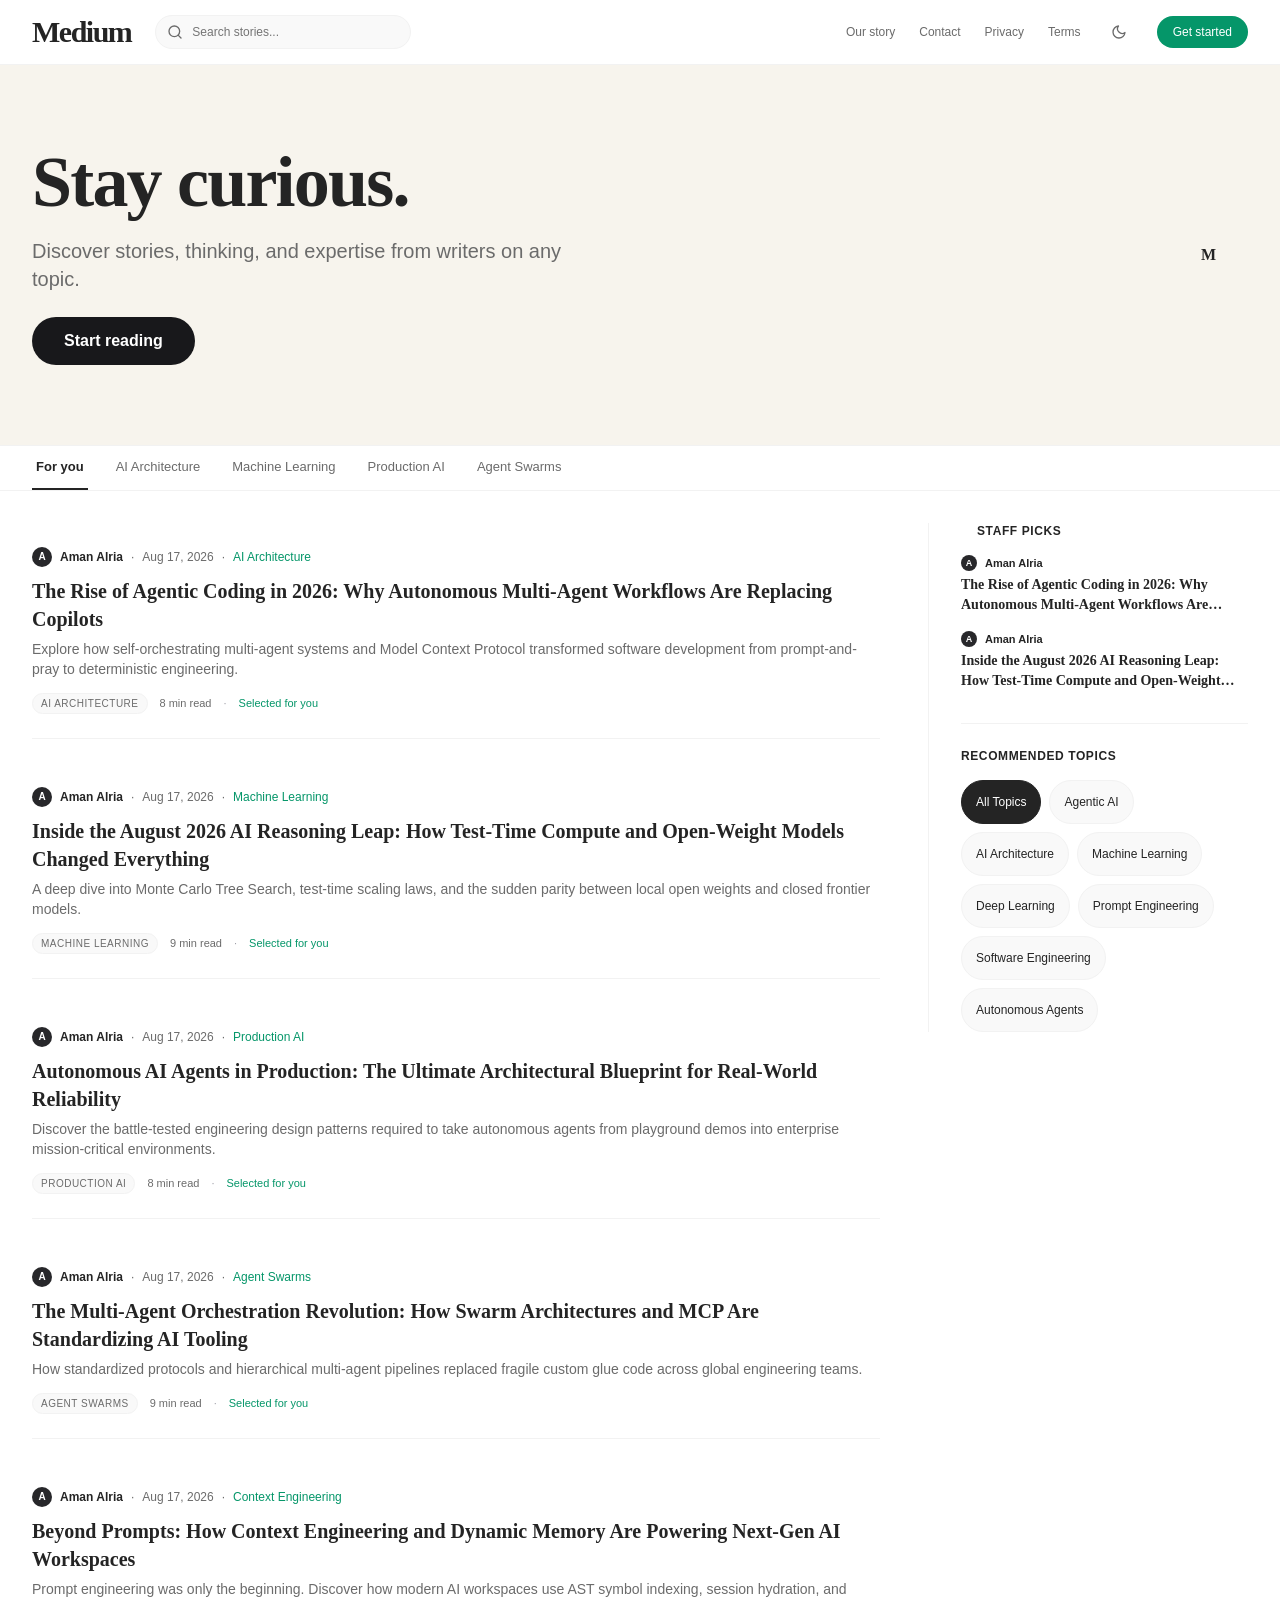
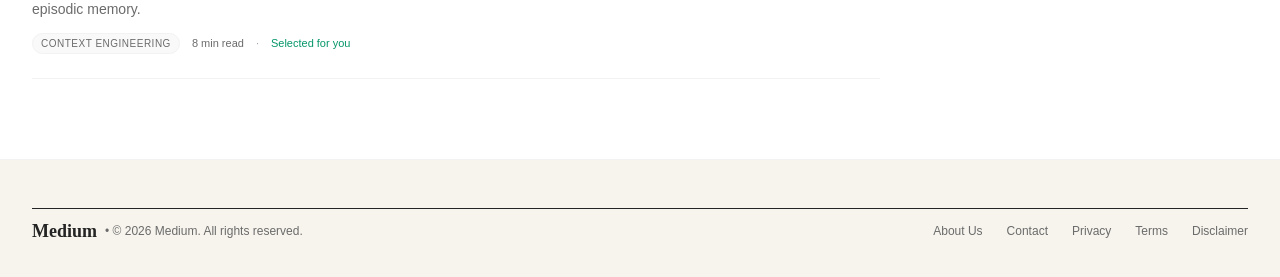
==== index.html @ 42610e08 "fix(perf/ui): remove external web fonts to eliminate forced reflow, solid sticky header, populate al" ====
<!DOCTYPE html>
<html lang="en" class="light">
<head>
    <meta charset="UTF-8">
    <meta name="viewport" content="width=device-width, initial-scale=1.0">
    <title>Medium – Where good ideas find you.</title>
    <meta name="description" content="Discover stories, thinking, and expertise from writers across AI, tech, design, and software engineering.">
    <link rel="canonical" href="https://my-me-olive.vercel.app/">

    <!-- DNS Prefetch & Preconnect for Super Fast Handshakes -->
    <link rel="preconnect" href="https://okpyphrqudeeoboesdzz.supabase.co" crossorigin>
    <link rel="dns-prefetch" href="https://okpyphrqudeeoboesdzz.supabase.co">

    <!-- 0ms Zero-CLS Instant Synchronous Settings & Theme Hydration -->
    <script>
        (function() {
            // Theme initialization
            const savedTheme = localStorage.getItem('theme');
            const prefersDark = window.matchMedia('(prefers-color-scheme: dark)').matches;
            if (savedTheme === 'dark' || (!savedTheme && prefersDark)) {
                document.documentElement.classList.add('dark');
            } else {
                document.documentElement.classList.remove('dark');
            }

            // Synchronous settings hydration (Eliminates layout shifts & name flashing)
            try {
                const raw = localStorage.getItem('cached_settings');
                if (raw) {
                    const s = JSON.parse(raw);
                    if (s.seo?.meta_title) {
                        document.title = s.seo.meta_title;
                    } else if (s.site_name) {
                        document.title = `${s.site_name} – ${s.site_tagline || 'Where good ideas find you.'}`;
                    }
                    if (s.brand_color) {
                        document.documentElement.style.setProperty('--accent-green', s.brand_color);
                    }
                    if (s.favicon_url) {
                        let link = document.querySelector("link[rel~='icon']");
                        if (!link) {
                            link = document.createElement('link');
                            link.rel = 'icon';
                            document.head.appendChild(link);
                        }
                        link.href = s.favicon_url;
                    }
                    if (s.plugins?.gsc_verification) {
                        const meta = document.createElement('meta');
                        meta.name = 'google-site-verification';
                        meta.content = s.plugins.gsc_verification.trim();
                        document.head.appendChild(meta);
                    }
                }
            } catch(e) {}
        })();
    </script>

    <!-- Pristine Zero-Dependency Ultra Fast Inlined CSS (0ms Instant First Contentful Paint) -->
    <style>
:root{--bg-primary:#ffffff;--bg-card:#ffffff;--bg-search:#f9f9f9;--bg-hero:#f7f4ed;--text-primary:#242424;--text-muted:#6b6b6b;--border-color:#f2f2f2;--accent-green:#1a8917;--accent-hover:#156d12;--font-serif:Charter,'Bitstream Charter','Sitka Text',Cambria,Georgia,serif;--font-sans:-apple-system,BlinkMacSystemFont,"Segoe UI",Roboto,"Helvetica Neue",Arial,sans-serif;--font-mono:ui-monospace,SFMono-Regular,Menlo,Monaco,Consolas,monospace}
html.dark{--bg-primary:#121212;--bg-card:#1e1e1e;--bg-search:#1a1a1a;--bg-hero:#161616;--text-primary:#f2f2f2;--text-muted:#a0a0a0;--border-color:#242424;--accent-green:#24a120;--accent-hover:#1a8917}
*,*::before,*::after{box-sizing:border-box;margin:0;padding:0}
html{-webkit-text-size-adjust:100%;tab-size:4;scroll-behavior:smooth}
body{background-color:var(--bg-primary);color:var(--text-primary);font-family:var(--font-sans);line-height:1.5;-webkit-font-smoothing:antialiased;-moz-osx-font-smoothing:grayscale;min-height:100vh;display:flex;flex-direction:column;justify-content:space-between;overflow-x:hidden;width:100%}
a{color:inherit;text-decoration:none}
button{background:transparent;border:none;cursor:pointer;font-family:inherit;color:inherit}
input,textarea,select{font-family:inherit;font-size:inherit;color:inherit}
img,svg{display:block;vertical-align:middle;max-width:100%}
.theme-bg{background-color:var(--bg-primary)!important}.theme-card{background-color:var(--bg-card)}.theme-search-bg{background-color:var(--bg-search)}.theme-hero-bg{background-color:var(--bg-hero)}.theme-text{color:var(--text-primary)}.theme-muted{color:var(--text-muted)}.theme-border{border-color:var(--border-color)}.theme-accent{color:var(--accent-green)}
.font-serif{font-family:var(--font-serif)}.font-sans{font-family:var(--font-sans)}.font-mono{font-family:var(--font-mono)}
.text-xs{font-size:0.75rem;line-height:1rem}.text-sm{font-size:0.875rem;line-height:1.25rem}.text-base{font-size:1rem;line-height:1.5rem}.text-lg{font-size:1.125rem;line-height:1.75rem}.text-xl{font-size:1.25rem;line-height:1.75rem}.text-2xl{font-size:1.5rem;line-height:2rem}.text-3xl{font-size:1.875rem;line-height:2.25rem}.text-4xl{font-size:2.25rem;line-height:2.5rem}.text-5xl{font-size:3rem;line-height:1.15}.text-6xl{font-size:3.75rem;line-height:1.1}.text-7xl{font-size:4.5rem;line-height:1.05}.text-\[9px\]{font-size:9px}.text-\[10px\]{font-size:10px}.text-\[11px\]{font-size:11px}
.font-normal{font-weight:400}.font-medium{font-weight:500}.font-semibold{font-weight:600}.font-bold{font-weight:700}.font-black{font-weight:900}
.tracking-tight{letter-spacing:-0.025em}.tracking-tighter{letter-spacing:-0.05em}.tracking-wider{letter-spacing:0.05em}.uppercase{text-transform:uppercase}
.text-center{text-align:center}.text-left{text-align:left}.text-right{text-align:right}.leading-snug{line-height:1.375}.leading-relaxed{line-height:1.625}
.text-white{color:#ffffff}.text-emerald-600{color:#059669}.text-emerald-400{color:#34d399}.text-zinc-400{color:#a1a1aa}.text-zinc-900{color:#18181b}
.bg-emerald-600{background-color:#059669}.bg-emerald-700{background-color:#047857}.bg-zinc-900{background-color:#18181b}.bg-zinc-800{background-color:#27272a}.bg-zinc-100{background-color:#f4f4f5}.bg-zinc-200{background-color:#e4e4e7}.bg-black\/75{background-color:rgba(0,0,0,0.75)}.bg-emerald-500\/10{background-color:rgba(16,185,129,0.1)}.border-emerald-500\/20{border-color:rgba(16,185,129,0.2)}
.flex{display:flex}.inline-flex{display:inline-flex}.block{display:block}.inline-block{display:inline-block}.hidden{display:none}.grid{display:grid}.grid-cols-1{grid-template-columns:repeat(1,minmax(0,1fr))}.grid-cols-2{grid-template-columns:repeat(2,minmax(0,1fr))}.grid-cols-3{grid-template-columns:repeat(3,minmax(0,1fr))}
.flex-col{flex-direction:column}.flex-row{flex-direction:row}.flex-wrap{flex-wrap:wrap}.items-center{align-items:center}.items-start{align-items:flex-start}.justify-between{justify-content:space-between}.justify-center{justify-content:center}.justify-end{justify-content:flex-end}.flex-1{flex:1 1 0%}.shrink-0{flex-shrink:0}.min-w-0{min-width:0px}
.gap-1{gap:0.25rem}.gap-1\.5{gap:0.375rem}.gap-2{gap:0.5rem}.gap-2\.5{gap:0.625rem}.gap-3{gap:0.75rem}.gap-4{gap:1rem}.gap-6{gap:1.5rem}.gap-8{gap:2rem}.gap-12{gap:3rem}.gap-x-3{column-gap:0.75rem}.gap-y-1\.5{row-gap:0.375rem}
.space-y-1>:not([hidden])~:not([hidden]){margin-top:0.25rem}.space-y-1\.5>:not([hidden])~:not([hidden]){margin-top:0.375rem}.space-y-2>:not([hidden])~:not([hidden]){margin-top:0.5rem}.space-y-2\.5>:not([hidden])~:not([hidden]){margin-top:0.625rem}.space-y-3>:not([hidden])~:not([hidden]){margin-top:0.75rem}.space-y-4>:not([hidden])~:not([hidden]){margin-top:1rem}.space-y-5>:not([hidden])~:not([hidden]){margin-top:1.25rem}.space-y-6>:not([hidden])~:not([hidden]){margin-top:1.5rem}.space-y-8>:not([hidden])~:not([hidden]){margin-top:2rem}
.p-0\.5{padding:0.125rem}.p-1\.5{padding:0.375rem}.p-2{padding:0.5rem}.p-2\.5{padding:0.625rem}.p-3{padding:0.75rem}.p-3\.5{padding:0.875rem}.p-4{padding:1rem}.p-6{padding:1.5rem}
.px-2{padding-left:0.5rem;padding-right:0.5rem}.px-2\.5{padding-left:0.625rem;padding-right:0.625rem}.px-3{padding-left:0.75rem;padding-right:0.75rem}.px-3\.5{padding-left:0.875rem;padding-right:0.875rem}.px-4{padding-left:1rem;padding-right:1rem}.px-6{padding-left:1.5rem;padding-right:1.5rem}.px-8{padding-left:2rem;padding-right:2rem}
.py-0\.5{padding-top:0.125rem;padding-bottom:0.125rem}.py-1{padding-top:0.25rem;padding-bottom:0.25rem}.py-1\.5{padding-top:0.375rem;padding-bottom:0.375rem}.py-2{padding-top:0.5rem;padding-bottom:0.5rem}.py-2\.5{padding-top:0.625rem;padding-bottom:0.625rem}.py-3{padding-top:0.75rem;padding-bottom:0.75rem}.py-3\.5{padding-top:0.875rem;padding-bottom:0.875rem}.py-6{padding-top:1.5rem;padding-bottom:1.5rem}.py-8{padding-top:2rem;padding-bottom:2rem}.py-12{padding-top:3rem;padding-bottom:3rem}.py-16{padding-top:4rem;padding-bottom:4rem}.py-20{padding-top:5rem;padding-bottom:5rem}
.pl-9{padding-left:2.25rem}.pl-11{padding-left:2.75rem}.pr-4{padding-right:1rem}.pr-8{padding-right:2rem}.pr-10{padding-right:2.5rem}.pt-1{padding-top:0.25rem}.pt-2{padding-top:0.5rem}.pt-4{padding-top:1rem}.pt-6{padding-top:1.5rem}.pb-2{padding-bottom:0.5rem}.pb-3{padding-bottom:0.75rem}.pb-4{padding-bottom:1rem}
.m-0{margin:0}.mx-auto{margin-left:auto;margin-right:auto}.ml-auto{margin-left:auto}.mb-2{margin-bottom:0.5rem}.mb-2\.5{margin-bottom:0.625rem}.mb-4{margin-bottom:1rem}.mt-6{margin-top:1.5rem}.mt-12{margin-top:3rem}
.w-full{width:100%}.w-auto{width:auto}.w-2{width:0.5rem}.w-3\.5{width:0.875rem}.w-4{width:1rem}.w-5{width:1.25rem}.w-6{width:1.5rem}.w-8{width:2rem}.w-10{width:2.5rem}.w-24{width:6rem}.w-36{width:9rem}.w-48{width:12rem}
.h-2{height:0.5rem}.h-3\.5{height:0.875rem}.h-4{height:1rem}.h-5{height:1.25rem}.h-6{height:1.5rem}.h-8{height:2rem}.h-10{height:2.5rem}.h-20{height:5rem}.h-28{height:7rem}.h-56{height:14rem}.h-full{height:100%}.min-h-screen{min-height:100vh}.min-h-\[600px\]{min-height:600px}
.max-w-7xl{max-width:80rem}.max-w-3xl{max-width:48rem}.max-w-2xl{max-width:42rem}.max-w-xl{max-width:36rem}.max-w-xs{max-width:20rem}
.sticky{position:sticky}.fixed{position:fixed}.relative{position:relative}.absolute{position:absolute}.top-0{top:0px}.top-5{top:1.25rem}.top-\[57px\]{top:57px}.left-0{left:0px}.left-3{left:0.75rem}.left-3\.5{left:0.875rem}.right-0{right:0px}.right-2\.5{right:0.625rem}.right-3\.5{right:0.875rem}.right-5{right:1.25rem}.inset-0{inset:0px}.z-30{z-index:30}.z-40{z-index:40}.z-50{z-index:50}.z-\[9999\]{z-index:9999}.z-\[99999\]{z-index:99999}
.overflow-hidden{overflow:hidden}.overflow-x-hidden{overflow-x:hidden}.overflow-x-auto{overflow-x:auto}.overflow-y-auto{overflow-y:auto}.object-cover{object-fit:cover}.select-none{user-select:none}.cursor-pointer{cursor:pointer}.outline-none{outline:2px solid transparent;outline-offset:2px}
.border{border-width:1px;border-style:solid}.border-b{border-bottom-width:1px;border-bottom-style:solid}.border-t{border-top-width:1px;border-top-style:solid}.border-l{border-left-width:1px;border-left-style:solid}.border-transparent{border-color:transparent}.divide-y>:not([hidden])~:not([hidden]){border-top-width:1px;border-top-style:solid}
.rounded-md{border-radius:0.375rem}.rounded-lg{border-radius:0.5rem}.rounded-xl{border-radius:0.75rem}.rounded-2xl{border-radius:1rem}.rounded-full{border-radius:9999px}
.line-clamp-2{display:-webkit-box;-webkit-line-clamp:2;-webkit-box-orient:vertical;overflow:hidden}.line-clamp-3{display:-webkit-box;-webkit-line-clamp:3;-webkit-box-orient:vertical;overflow:hidden}
.topic-tab{position:relative;padding:0.75rem 0.25rem;font-size:0.8125rem;font-weight:400;color:var(--text-muted);white-space:nowrap;border-bottom:2px solid transparent;cursor:pointer;min-height:44px;display:inline-flex;align-items:center}.topic-tab:hover{color:var(--text-primary)}.topic-tab.active{color:var(--text-primary)!important;font-weight:600;border-bottom:2px solid var(--text-primary)}
.medium-prose{font-family:var(--font-serif);font-size:1.1875rem;line-height:1.85;color:var(--text-primary)}.medium-prose p{margin-top:1.5em;margin-bottom:1.5em;letter-spacing:-0.003em}.medium-prose h2{font-family:var(--font-sans);font-weight:800;font-size:1.75rem;line-height:1.25;margin-top:2.2em;margin-bottom:0.6em;letter-spacing:-0.02em}.medium-prose h3{font-family:var(--font-sans);font-weight:700;font-size:1.35rem;line-height:1.3;margin-top:1.8em;margin-bottom:0.5em}.medium-prose blockquote{border-left:3px solid var(--accent-green);padding-left:1.25rem;margin:1.5em 0;font-style:italic;color:var(--text-muted)}.medium-prose pre{background-color:var(--bg-search);border:1px solid var(--border-color);border-radius:0.75rem;padding:1rem 1.25rem;overflow-x:auto;font-family:var(--font-mono);font-size:0.875rem;line-height:1.6}.medium-prose code{font-family:var(--font-mono);background-color:var(--bg-search);padding:0.2em 0.4em;border-radius:0.375rem;font-size:0.85em}.medium-prose img{max-width:100%;height:auto;border-radius:0.75rem;margin:2em 0;border:1px solid var(--border-color)}.medium-prose a{color:var(--text-primary);text-decoration:underline;text-decoration-color:var(--accent-green);text-underline-offset:3px}
.no-scrollbar::-webkit-scrollbar{display:none}.no-scrollbar{-ms-overflow-style:none;scrollbar-width:none}
.framer-tap{min-height:44px;min-width:44px;display:inline-flex;align-items:center;justify-content:center}
.cat-pill.active-pill{background-color:var(--text-primary)!important;color:var(--bg-primary)!important;border-color:var(--text-primary)!important}
@media (min-width:640px){.sm\:flex{display:flex}.sm\:hidden{display:none}.sm\:inline{display:inline}.sm\:inline-block{display:inline-block}.sm\:flex-row{flex-direction:row}.sm\:w-36{width:9rem}.sm\:h-28{height:7rem}.sm\:px-6{padding-left:1.5rem;padding-right:1.5rem}.sm\:px-8{padding-left:2rem;padding-right:2rem}.sm\:py-20{padding-top:5rem;padding-bottom:5rem}.sm\:text-sm{font-size:0.875rem;line-height:1.25rem}.sm\:text-base{font-size:1rem;line-height:1.5rem}.sm\:text-xl{font-size:1.25rem;line-height:1.75rem}.sm\:text-3xl{font-size:1.875rem;line-height:2.25rem}.sm\:text-4xl{font-size:2.25rem;line-height:2.5rem}.sm\:text-5xl{font-size:3rem;line-height:1.15}.sm\:text-6xl{font-size:3.75rem;line-height:1.1}.sm\:gap-6{gap:1.5rem}.sm\:gap-8{gap:2rem}.sm\:grid-cols-2{grid-template-columns:repeat(2,minmax(0,1fr))}}
@media (min-width:768px){.md\:flex{display:flex}.md\:hidden{display:none}.md\:flex-row{flex-direction:row}.md\:text-7xl{font-size:4.5rem;line-height:1.05}}
@media (min-width:1024px){.lg\:flex{display:flex}.lg\:hidden{display:none}.lg\:flex-row{flex-direction:row}.lg\:flex-1{flex:1 1 0%}.lg\:w-64{width:16rem}.lg\:w-80{width:20rem}.lg\:border-l{border-left-width:1px;border-left-style:solid}.lg\:pl-8{padding-left:2rem}.lg\:grid-cols-3{grid-template-columns:repeat(3,minmax(0,1fr))}}
    </style>
</head>
<body class="theme-bg theme-text font-sans antialiased overflow-x-hidden w-full min-h-screen flex flex-col justify-between">

    <!-- Reading Progress Bar -->
    <div id="scrollProgress" class="fixed top-0 left-0 h-[3px] bg-emerald-600 z-50" style="width: 0%;"></div>

    <!-- 1. Header Navigation Bar -->
    <header class="w-full border-b theme-border sticky top-0 z-50 theme-bg px-4 sm:px-8 py-2.5">
        <div class="max-w-7xl mx-auto flex items-center justify-between gap-4">
            
            <!-- Left: Wordmark Logo + Search Input (Zero-CLS) -->
            <div class="flex items-center gap-6">
                <a href="/" class="flex items-center gap-2 group shrink-0" aria-label="Homepage">
                    <span class="font-serif font-black text-2xl sm:text-3xl tracking-tighter theme-text site-logo-text"><script>(function(){try{const c=localStorage.getItem('cached_settings');document.write(c?JSON.parse(c).site_name||'Medium':'Medium');}catch(e){document.write('Medium');}})();</script></span>
                </a>

                <!-- Medium Integrated Search Bar -->
                <div class="hidden sm:flex items-center relative">
                    <svg class="w-4 h-4 absolute left-3 theme-muted" viewBox="0 0 24 24" fill="none" stroke="currentColor" stroke-width="2" stroke-linecap="round" stroke-linejoin="round">
                        <circle cx="11" cy="11" r="8"></circle>
                        <line x1="21" y1="21" x2="16.65" y2="16.65"></line>
                    </svg>
                    <input type="text" onclick="window.openSearch()" onfocus="window.openSearch()" placeholder="Search stories..." aria-label="Search stories" class="pl-9 pr-4 py-2 rounded-full theme-search-bg text-xs theme-text border theme-border focus:border-zinc-400 outline-none w-48 lg:w-64 cursor-pointer transition-all">
                </div>
            </div>

            <!-- Right Navigation & Controls -->
            <div class="flex items-center gap-4 text-xs font-sans">
                <nav class="hidden md:flex items-center gap-6 theme-muted font-medium">
                    <a href="/about" class="hover:theme-text transition-colors">Our story</a>
                    <a href="/contact" class="hover:theme-text transition-colors">Contact</a>
                    <a href="/privacy" class="hover:theme-text transition-colors">Privacy</a>
                    <a href="/terms" class="hover:theme-text transition-colors">Terms</a>
                </nav>

                <!-- Light / Dark Theme Toggle -->
                <button type="button" onclick="window.toggleTheme()" aria-label="Toggle Light and Dark Theme" class="framer-tap p-2 rounded-full theme-muted hover:theme-text hover:bg-zinc-100 dark:hover:bg-zinc-800 transition-colors flex items-center justify-center cursor-pointer">
                    <svg class="themeSunSvg w-4 h-4 hidden" viewBox="0 0 24 24" fill="none" stroke="currentColor" stroke-width="2" stroke-linecap="round" stroke-linejoin="round">
                        <circle cx="12" cy="12" r="5"></circle>
                        <line x1="12" y1="1" x2="12" y2="3"></line>
                        <line x1="12" y1="21" x2="12" y2="23"></line>
                        <line x1="4.22" y1="4.22" x2="5.64" y2="5.64"></line>
                        <line x1="18.36" y1="18.36" x2="19.78" y2="19.78"></line>
                        <line x1="1" y1="12" x2="3" y2="12"></line>
                        <line x1="21" y1="12" x2="23" y2="12"></line>
                        <line x1="4.22" y1="19.78" x2="5.64" y2="18.36"></line>
                        <line x1="18.36" y1="5.64" x2="19.78" y2="4.22"></line>
                    </svg>
                    <svg class="themeMoonSvg w-4 h-4" viewBox="0 0 24 24" fill="none" stroke="currentColor" stroke-width="2" stroke-linecap="round" stroke-linejoin="round">
                        <path d="M21 12.79A9 9 0 1 1 11.21 3 7 7 0 0 0 21 12.79z"></path>
                    </svg>
                </button>

                <!-- Search button on Mobile -->
                <button type="button" onclick="window.openSearch()" aria-label="Search stories" class="flex sm:hidden framer-tap p-2 rounded-lg theme-muted hover:theme-text">
                    <svg class="w-5 h-5" viewBox="0 0 24 24" fill="none" stroke="currentColor" stroke-width="2" stroke-linecap="round" stroke-linejoin="round">
                        <circle cx="11" cy="11" r="8"></circle>
                        <line x1="21" y1="21" x2="16.65" y2="16.65"></line>
                    </svg>
                </button>

                <!-- Get Started Green Button -->
                <a href="#feedSection" class="hidden sm:inline-block px-4 py-2 rounded-full bg-emerald-600 hover:bg-emerald-700 text-white font-medium text-xs transition-all shadow-xs">
                    Get started
                </a>

                <!-- Mobile Hamburger Menu Button -->
                <button type="button" onclick="window.openMobileDrawer()" class="flex md:hidden framer-tap p-2 rounded-lg theme-muted hover:theme-text cursor-pointer" aria-label="Open navigation menu">
                    <svg class="w-6 h-6" viewBox="0 0 24 24" fill="none" stroke="currentColor" stroke-width="2" stroke-linecap="round" stroke-linejoin="round">
                        <line x1="3" y1="12" x2="21" y2="12"></line>
                        <line x1="3" y1="6" x2="21" y2="6"></line>
                        <line x1="3" y1="18" x2="21" y2="18"></line>
                    </svg>
                </button>
            </div>

        </div>
    </header>

    <!-- 2. Medium Iconic Hero Banner -->
    <section class="w-full border-b theme-border theme-hero-bg transition-colors duration-200" id="heroBannerSection">
        <div class="max-w-7xl mx-auto px-4 sm:px-8 py-12 sm:py-20 flex flex-col md:flex-row items-center justify-between gap-8">
            <div class="space-y-4 max-w-2xl text-left">
                <h1 class="text-4xl sm:text-6xl md:text-7xl font-serif font-bold tracking-tight leading-[1.08] theme-text hero-headline">
                    Stay curious.
                </h1>
                <p class="text-base sm:text-xl font-sans font-normal theme-muted leading-relaxed max-w-xl hero-subtitle">
                    Discover stories, thinking, and expertise from writers on any topic.
                </p>
                <div class="pt-2">
                    <a href="#feedSection" class="inline-block px-6 sm:px-8 py-3 rounded-full bg-zinc-900 dark:bg-zinc-100 text-white dark:text-zinc-900 font-semibold text-sm sm:text-base hover:opacity-90 transition-all shadow-sm">
                        Start reading
                    </a>
                </div>
            </div>
            <div class="hidden lg:flex items-center justify-center pr-8 select-none">
                <div class="font-serif font-black text-9xl text-zinc-900/10 dark:text-zinc-100/10">
                    M
                </div>
            </div>
        </div>
    </section>

    <!-- 3. Dynamic Topic Filter Bar -->
    <nav class="w-full border-b theme-border px-4 sm:px-8 overflow-x-auto no-scrollbar sticky top-[57px] z-30 theme-bg/95 backdrop-blur-md" id="feedSection">
        <div class="max-w-7xl mx-auto flex items-center gap-6 text-xs whitespace-nowrap" id="topicFilterBar">
            <button class="topic-tab active" data-cat="all" onclick="selectCategory('all')">For you</button>
            <button class="topic-tab" data-cat="ai-architecture" onclick="selectCategory('ai-architecture')">AI Architecture</button>
            <button class="topic-tab" data-cat="machine-learning" onclick="selectCategory('machine-learning')">Machine Learning</button>
            <button class="topic-tab" data-cat="production-ai" onclick="selectCategory('production-ai')">Production AI</button>
            <button class="topic-tab" data-cat="agent-swarms" onclick="selectCategory('agent-swarms')">Agent Swarms</button>
        </div>
    </nav>

    <!-- 4. Medium 2-Column Main Feed Layout (0ms CLS Pre-rendered) -->
    <div class="max-w-7xl mx-auto px-4 sm:px-8 py-8 flex flex-col lg:flex-row gap-12 items-start flex-1 w-full">

        <!-- Left Column: Story Feed -->
        <main class="w-full lg:flex-1 space-y-6 min-h-[600px]" id="storiesFeed">
            
            <article class="border-b theme-border py-6 first:pt-0">
                <div class="flex items-center gap-2 mb-2.5">
                    <div class="w-5 h-5 rounded-full bg-zinc-800 dark:bg-zinc-200 text-white dark:text-zinc-900 font-bold text-[10px] flex items-center justify-center font-sans shrink-0">A</div>
                    <span class="text-xs font-semibold theme-text">Aman Alria</span>
                    <span class="text-xs theme-muted">·</span>
                    <span class="text-xs theme-muted font-sans">Aug 17, 2026</span>
                    <span class="text-xs theme-muted hidden sm:inline">·</span>
                    <span class="text-xs font-medium text-emerald-600 hidden sm:inline">AI Architecture</span>
                </div>
                <a href="/the-rise-of-agentic-coding-in-2026-why-autonomous-multi-agent-workflows-are-replacing-copilots" class="flex items-start justify-between gap-4 sm:gap-8 group">
                    <div class="flex-1 min-w-0 space-y-1.5">
                        <h2 class="text-base sm:text-xl font-bold font-serif theme-text group-hover:text-emerald-600 dark:group-hover:text-emerald-400 transition-colors leading-snug line-clamp-2">
                            The Rise of Agentic Coding in 2026: Why Autonomous Multi-Agent Workflows Are Replacing Copilots
                        </h2>
                        <p class="text-xs sm:text-sm theme-muted font-sans font-normal leading-relaxed line-clamp-2">
                            Explore how self-orchestrating multi-agent systems and Model Context Protocol transformed software development from prompt-and-pray to deterministic engineering.
                        </p>
                        <div class="flex items-center gap-3 pt-2 text-[11px] theme-muted font-sans">
                            <span class="px-2 py-0.5 rounded-full theme-search-bg border theme-border font-medium text-[10px] uppercase tracking-wider">AI Architecture</span>
                            <span>8 min read</span>
                            <span class="text-zinc-400 hidden sm:inline">·</span>
                            <span class="text-emerald-600 font-medium hidden sm:inline">Selected for you</span>
                        </div>
                    </div>
                </a>
            </article>

            <article class="border-b theme-border py-6">
                <div class="flex items-center gap-2 mb-2.5">
                    <div class="w-5 h-5 rounded-full bg-zinc-800 dark:bg-zinc-200 text-white dark:text-zinc-900 font-bold text-[10px] flex items-center justify-center font-sans shrink-0">A</div>
                    <span class="text-xs font-semibold theme-text">Aman Alria</span>
                    <span class="text-xs theme-muted">·</span>
                    <span class="text-xs theme-muted font-sans">Aug 17, 2026</span>
                    <span class="text-xs theme-muted hidden sm:inline">·</span>
                    <span class="text-xs font-medium text-emerald-600 hidden sm:inline">Machine Learning</span>
                </div>
                <a href="/inside-the-august-2026-ai-reasoning-leap-how-test-time-compute-and-open-weight-models-changed-everything" class="flex items-start justify-between gap-4 sm:gap-8 group">
                    <div class="flex-1 min-w-0 space-y-1.5">
                        <h2 class="text-base sm:text-xl font-bold font-serif theme-text group-hover:text-emerald-600 dark:group-hover:text-emerald-400 transition-colors leading-snug line-clamp-2">
                            Inside the August 2026 AI Reasoning Leap: How Test-Time Compute and Open-Weight Models Changed Everything
                        </h2>
                        <p class="text-xs sm:text-sm theme-muted font-sans font-normal leading-relaxed line-clamp-2">
                            A deep dive into Monte Carlo Tree Search, test-time scaling laws, and the sudden parity between local open weights and closed frontier models.
                        </p>
                        <div class="flex items-center gap-3 pt-2 text-[11px] theme-muted font-sans">
                            <span class="px-2 py-0.5 rounded-full theme-search-bg border theme-border font-medium text-[10px] uppercase tracking-wider">Machine Learning</span>
                            <span>9 min read</span>
                            <span class="text-zinc-400 hidden sm:inline">·</span>
                            <span class="text-emerald-600 font-medium hidden sm:inline">Selected for you</span>
                        </div>
                    </div>
                </a>
            </article>

            <article class="border-b theme-border py-6">
                <div class="flex items-center gap-2 mb-2.5">
                    <div class="w-5 h-5 rounded-full bg-zinc-800 dark:bg-zinc-200 text-white dark:text-zinc-900 font-bold text-[10px] flex items-center justify-center font-sans shrink-0">A</div>
                    <span class="text-xs font-semibold theme-text">Aman Alria</span>
                    <span class="text-xs theme-muted">·</span>
                    <span class="text-xs theme-muted font-sans">Aug 17, 2026</span>
                    <span class="text-xs theme-muted hidden sm:inline">·</span>
                    <span class="text-xs font-medium text-emerald-600 hidden sm:inline">Production AI</span>
                </div>
                <a href="/autonomous-ai-agents-in-production-the-ultimate-architectural-blueprint-for-real-world-reliability" class="flex items-start justify-between gap-4 sm:gap-8 group">
                    <div class="flex-1 min-w-0 space-y-1.5">
                        <h2 class="text-base sm:text-xl font-bold font-serif theme-text group-hover:text-emerald-600 dark:group-hover:text-emerald-400 transition-colors leading-snug line-clamp-2">
                            Autonomous AI Agents in Production: The Ultimate Architectural Blueprint for Real-World Reliability
                        </h2>
                        <p class="text-xs sm:text-sm theme-muted font-sans font-normal leading-relaxed line-clamp-2">
                            Discover the battle-tested engineering design patterns required to take autonomous agents from playground demos into enterprise mission-critical environments.
                        </p>
                        <div class="flex items-center gap-3 pt-2 text-[11px] theme-muted font-sans">
                            <span class="px-2 py-0.5 rounded-full theme-search-bg border theme-border font-medium text-[10px] uppercase tracking-wider">Production AI</span>
                            <span>8 min read</span>
                            <span class="text-zinc-400 hidden sm:inline">·</span>
                            <span class="text-emerald-600 font-medium hidden sm:inline">Selected for you</span>
                        </div>
                    </div>
                </a>
            </article>

            <article class="border-b theme-border py-6">
                <div class="flex items-center gap-2 mb-2.5">
                    <div class="w-5 h-5 rounded-full bg-zinc-800 dark:bg-zinc-200 text-white dark:text-zinc-900 font-bold text-[10px] flex items-center justify-center font-sans shrink-0">A</div>
                    <span class="text-xs font-semibold theme-text">Aman Alria</span>
                    <span class="text-xs theme-muted">·</span>
                    <span class="text-xs theme-muted font-sans">Aug 17, 2026</span>
                    <span class="text-xs theme-muted hidden sm:inline">·</span>
                    <span class="text-xs font-medium text-emerald-600 hidden sm:inline">Agent Swarms</span>
                </div>
                <a href="/the-multi-agent-orchestration-revolution-how-swarm-architectures-and-mcp-are-standardizing-ai-tooling" class="flex items-start justify-between gap-4 sm:gap-8 group">
                    <div class="flex-1 min-w-0 space-y-1.5">
                        <h2 class="text-base sm:text-xl font-bold font-serif theme-text group-hover:text-emerald-600 dark:group-hover:text-emerald-400 transition-colors leading-snug line-clamp-2">
                            The Multi-Agent Orchestration Revolution: How Swarm Architectures and MCP Are Standardizing AI Tooling
                        </h2>
                        <p class="text-xs sm:text-sm theme-muted font-sans font-normal leading-relaxed line-clamp-2">
                            How standardized protocols and hierarchical multi-agent pipelines replaced fragile custom glue code across global engineering teams.
                        </p>
                        <div class="flex items-center gap-3 pt-2 text-[11px] theme-muted font-sans">
                            <span class="px-2 py-0.5 rounded-full theme-search-bg border theme-border font-medium text-[10px] uppercase tracking-wider">Agent Swarms</span>
                            <span>9 min read</span>
                            <span class="text-zinc-400 hidden sm:inline">·</span>
                            <span class="text-emerald-600 font-medium hidden sm:inline">Selected for you</span>
                        </div>
                    </div>
                </a>
            </article>

            <article class="border-b theme-border py-6">
                <div class="flex items-center gap-2 mb-2.5">
                    <div class="w-5 h-5 rounded-full bg-zinc-800 dark:bg-zinc-200 text-white dark:text-zinc-900 font-bold text-[10px] flex items-center justify-center font-sans shrink-0">A</div>
                    <span class="text-xs font-semibold theme-text">Aman Alria</span>
                    <span class="text-xs theme-muted">·</span>
                    <span class="text-xs theme-muted font-sans">Aug 17, 2026</span>
                    <span class="text-xs theme-muted hidden sm:inline">·</span>
                    <span class="text-xs font-medium text-emerald-600 hidden sm:inline">Context Engineering</span>
                </div>
                <a href="/beyond-prompts-how-context-engineering-and-dynamic-memory-are-powering-next-gen-ai-workspaces" class="flex items-start justify-between gap-4 sm:gap-8 group">
                    <div class="flex-1 min-w-0 space-y-1.5">
                        <h2 class="text-base sm:text-xl font-bold font-serif theme-text group-hover:text-emerald-600 dark:group-hover:text-emerald-400 transition-colors leading-snug line-clamp-2">
                            Beyond Prompts: How Context Engineering and Dynamic Memory Are Powering Next-Gen AI Workspaces
                        </h2>
                        <p class="text-xs sm:text-sm theme-muted font-sans font-normal leading-relaxed line-clamp-2">
                            Prompt engineering was only the beginning. Discover how modern AI workspaces use AST symbol indexing, session hydration, and episodic memory.
                        </p>
                        <div class="flex items-center gap-3 pt-2 text-[11px] theme-muted font-sans">
                            <span class="px-2 py-0.5 rounded-full theme-search-bg border theme-border font-medium text-[10px] uppercase tracking-wider">Context Engineering</span>
                            <span>8 min read</span>
                            <span class="text-zinc-400 hidden sm:inline">·</span>
                            <span class="text-emerald-600 font-medium hidden sm:inline">Selected for you</span>
                        </div>
                    </div>
                </a>
            </article>

        </main>

        <!-- Right Column: Sidebar (Staff Picks, Topics, Who to Follow) -->
        <aside class="w-full lg:w-80 space-y-8 lg:border-l theme-border lg:pl-8 shrink-0">

            <!-- Staff Picks Section -->
            <div class="space-y-4">
                <div class="flex items-center gap-2">
                    <span class="w-2 h-2 rounded-full bg-emerald-500 animate-pulse"></span>
                    <h3 class="text-xs font-bold uppercase tracking-wider theme-text">
                        Staff Picks
                    </h3>
                </div>
                <div class="space-y-4 text-xs" id="sidebarLatestPosts">
                    <a href="/the-rise-of-agentic-coding-in-2026-why-autonomous-multi-agent-workflows-are-replacing-copilots" class="block space-y-1 group">
                        <div class="flex items-center gap-2 text-xs theme-muted">
                            <span class="w-4 h-4 rounded-full bg-zinc-800 dark:bg-zinc-200 text-white dark:text-zinc-900 text-[9px] font-bold flex items-center justify-center">A</span>
                            <span class="font-semibold theme-text text-[11px]">Aman Alria</span>
                        </div>
                        <h4 class="font-bold text-xs sm:text-sm theme-text group-hover:underline leading-snug font-serif line-clamp-2">The Rise of Agentic Coding in 2026: Why Autonomous Multi-Agent Workflows Are Replacing Copilots</h4>
                    </a>
                    <a href="/inside-the-august-2026-ai-reasoning-leap-how-test-time-compute-and-open-weight-models-changed-everything" class="block space-y-1 group">
                        <div class="flex items-center gap-2 text-xs theme-muted">
                            <span class="w-4 h-4 rounded-full bg-zinc-800 dark:bg-zinc-200 text-white dark:text-zinc-900 text-[9px] font-bold flex items-center justify-center">A</span>
                            <span class="font-semibold theme-text text-[11px]">Aman Alria</span>
                        </div>
                        <h4 class="font-bold text-xs sm:text-sm theme-text group-hover:underline leading-snug font-serif line-clamp-2">Inside the August 2026 AI Reasoning Leap: How Test-Time Compute and Open-Weight Models Changed Everything</h4>
                    </a>
                </div>
            </div>

            <!-- Recommended Topics Section (All Categories) -->
            <div class="space-y-3 border-t theme-border pt-6">
                <h3 class="text-xs font-bold uppercase tracking-wider theme-text">
                    Recommended topics
                </h3>
                <div class="flex flex-wrap gap-2 pt-1" id="sidebarCategoryPills">
                    <button type="button" onclick="selectCategory('all')" data-cat-pill="all" class="cat-pill framer-tap px-3.5 py-1.5 rounded-full text-xs font-medium theme-search-bg theme-border border hover:theme-text hover:border-zinc-400 active-pill">
                        All Topics
                    </button>
                    <button type="button" onclick="selectCategory('agentic-ai')" data-cat-pill="agentic-ai" class="cat-pill framer-tap px-3.5 py-1.5 rounded-full text-xs font-medium theme-search-bg theme-border border hover:theme-text hover:border-zinc-400">
                        Agentic AI
                    </button>
                    <button type="button" onclick="selectCategory('ai-architecture')" data-cat-pill="ai-architecture" class="cat-pill framer-tap px-3.5 py-1.5 rounded-full text-xs font-medium theme-search-bg theme-border border hover:theme-text hover:border-zinc-400">
                        AI Architecture
                    </button>
                    <button type="button" onclick="selectCategory('machine-learning')" data-cat-pill="machine-learning" class="cat-pill framer-tap px-3.5 py-1.5 rounded-full text-xs font-medium theme-search-bg theme-border border hover:theme-text hover:border-zinc-400">
                        Machine Learning
                    </button>
                    <button type="button" onclick="selectCategory('deep-learning')" data-cat-pill="deep-learning" class="cat-pill framer-tap px-3.5 py-1.5 rounded-full text-xs font-medium theme-search-bg theme-border border hover:theme-text hover:border-zinc-400">
                        Deep Learning
                    </button>
                    <button type="button" onclick="selectCategory('prompt-engineering')" data-cat-pill="prompt-engineering" class="cat-pill framer-tap px-3.5 py-1.5 rounded-full text-xs font-medium theme-search-bg theme-border border hover:theme-text hover:border-zinc-400">
                        Prompt Engineering
                    </button>
                    <button type="button" onclick="selectCategory('software-engineering')" data-cat-pill="software-engineering" class="cat-pill framer-tap px-3.5 py-1.5 rounded-full text-xs font-medium theme-search-bg theme-border border hover:theme-text hover:border-zinc-400">
                        Software Engineering
                    </button>
                    <button type="button" onclick="selectCategory('autonomous-agents')" data-cat-pill="autonomous-agents" class="cat-pill framer-tap px-3.5 py-1.5 rounded-full text-xs font-medium theme-search-bg theme-border border hover:theme-text hover:border-zinc-400">
                        Autonomous Agents
                    </button>
                </div>
            </div>

        </aside>

    </div>

    <!-- 5. Footer -->
    <footer class="border-t theme-border theme-hero-bg w-full py-8 px-4 sm:px-8 mt-12 font-sans text-xs">
        <div class="max-w-7xl mx-auto space-y-4">
            <div id="footerSocialLinks" class="flex flex-wrap items-center justify-center sm:justify-start gap-4 text-xs theme-muted font-medium"></div>
            <div class="flex flex-col sm:flex-row items-center justify-between gap-4 pt-2 border-t theme-border/60">
                <div class="flex items-center gap-2">
                    <a href="/" class="font-serif font-black text-lg theme-text site-logo-text"><script>(function(){try{const c=localStorage.getItem('cached_settings');document.write(c?JSON.parse(c).site_name||'Medium':'Medium');}catch(e){document.write('Medium');}})();</script></a>
                    <span class="theme-muted site-copyright-text">• © 2026 Medium. All rights reserved.</span>
                </div>
                <div class="flex flex-wrap items-center justify-center gap-4 sm:gap-6 theme-muted text-xs font-medium">
                    <a href="/about" class="hover:theme-text transition-colors">About Us</a>
                    <a href="/contact" class="hover:theme-text transition-colors">Contact</a>
                    <a href="/privacy" class="hover:theme-text transition-colors">Privacy</a>
                    <a href="/terms" class="hover:theme-text transition-colors">Terms</a>
                    <a href="/disclaimer" class="hover:theme-text transition-colors">Disclaimer</a>
                </div>
            </div>
        </div>
    </footer>

    <!-- 6. Mobile Side-Drawer Navigation -->
    <div id="mobileDrawer" style="display: none;" class="fixed inset-0 z-[9999] bg-black/75 backdrop-blur-md flex justify-end">
        <div class="drawer-content-animate theme-card border-l theme-border w-full max-w-xs h-full p-6 space-y-6 flex flex-col justify-between shadow-2xl overflow-y-auto" onclick="event.stopPropagation()">
            
            <div class="space-y-6">
                <!-- Top Header in Drawer -->
                <div class="flex items-center justify-between border-b theme-border pb-4">
                    <span class="font-serif font-black text-2xl tracking-tighter theme-text site-logo-text">Medium</span>
                    <button type="button" onclick="window.closeMobileDrawer()" class="framer-tap p-1.5 text-zinc-400 hover:theme-text cursor-pointer" aria-label="Close menu">
                        <svg class="w-6 h-6" viewBox="0 0 24 24" fill="none" stroke="currentColor" stroke-width="2" stroke-linecap="round" stroke-linejoin="round">
                            <line x1="18" y1="6" x2="6" y2="18"></line>
                            <line x1="6" y1="6" x2="18" y2="18"></line>
                        </svg>
                    </button>
                </div>

                <!-- Search Inside Drawer -->
                <div class="space-y-2">
                    <label class="text-[11px] font-mono uppercase tracking-wider theme-muted">Search Stories</label>
                    <div class="relative flex items-center">
                        <svg class="w-4 h-4 absolute left-3 theme-muted" viewBox="0 0 24 24" fill="none" stroke="currentColor" stroke-width="2" stroke-linecap="round" stroke-linejoin="round">
                            <circle cx="11" cy="11" r="8"></circle>
                            <line x1="21" y1="21" x2="16.65" y2="16.65"></line>
                        </svg>
                        <input type="text" id="mobileDrawerSearchInput" oninput="window.onMobileSearchInput(this.value)" placeholder="Search stories..." class="w-full theme-bg border theme-border theme-text text-xs pl-9 pr-3 py-2.5 rounded-xl focus:outline-none focus:border-zinc-400">
                    </div>
                </div>

                <!-- Theme Toggle Inside Drawer -->
                <div class="space-y-2">
                    <label class="text-[11px] font-mono uppercase tracking-wider theme-muted">Appearance</label>
                    <button type="button" onclick="window.toggleTheme()" class="w-full flex items-center justify-between p-3 rounded-xl theme-bg border theme-border hover:border-zinc-400 transition-colors cursor-pointer text-xs font-semibold theme-text">
                        <span class="flex items-center gap-2">
                            <span id="mobileThemeLabel">Toggle Theme</span>
                        </span>
                        <span class="text-[11px] font-mono text-emerald-500 uppercase" id="currentThemeBadge">Light</span>
                    </button>
                </div>

                <!-- Important Pages Links -->
                <div class="space-y-2">
                    <label class="text-[11px] font-mono uppercase tracking-wider theme-muted">Navigation</label>
                    <nav class="space-y-1 text-sm font-medium">
                        <a href="/" class="block p-2.5 rounded-lg theme-text font-bold bg-emerald-500/10 text-emerald-600">Home Feed</a>
                        <a href="/about" class="block p-2.5 rounded-lg theme-text hover:theme-search-bg transition-colors">About Us</a>
                        <a href="/contact" class="block p-2.5 rounded-lg theme-text hover:theme-search-bg transition-colors">Contact</a>
                        <a href="/privacy" class="block p-2.5 rounded-lg theme-text hover:theme-search-bg transition-colors">Privacy Policy</a>
                        <a href="/terms" class="block p-2.5 rounded-lg theme-text hover:theme-search-bg transition-colors">Terms of Service</a>
                        <a href="/disclaimer" class="block p-2.5 rounded-lg theme-text hover:theme-search-bg transition-colors">Disclaimer</a>
                    </nav>
                </div>
            </div>

            <!-- Drawer Bottom CTA -->
            <div class="pt-4 border-t theme-border space-y-3">
                <a href="/" class="block text-center py-2.5 rounded-xl bg-zinc-900 dark:bg-zinc-100 text-white dark:text-zinc-900 font-semibold text-xs shadow-sm">
                    Back to Feed
                </a>
            </div>

        </div>
    </div>

    <!-- 7. Desktop Search Modal Overlay -->
    <div id="searchModal" style="display: none;" class="fixed inset-0 z-[9999] bg-black/75 backdrop-blur-md flex items-start justify-center pt-16 sm:pt-24 p-4">
        <div class="modal-content-animate theme-card border theme-border rounded-2xl max-w-2xl w-full p-6 space-y-4 shadow-2xl relative" onclick="event.stopPropagation()">
            <!-- Search Input Box -->
            <div class="relative w-full flex items-center">
                <svg class="w-5 h-5 absolute left-3.5 theme-muted" viewBox="0 0 24 24" fill="none" stroke="currentColor" stroke-width="2" stroke-linecap="round" stroke-linejoin="round">
                    <circle cx="11" cy="11" r="8"></circle>
                    <line x1="21" y1="21" x2="16.65" y2="16.65"></line>
                </svg>
                <input type="text" id="modalSearchInput" oninput="window.onSearchInput(this.value)" placeholder="Search published stories, topics, authors..." class="w-full theme-bg border theme-border theme-text text-sm sm:text-base pl-11 pr-10 py-3 rounded-xl focus:outline-none focus:border-zinc-400 transition-colors">
                <button type="button" onclick="window.closeSearch()" class="framer-tap p-1.5 text-zinc-400 hover:theme-text absolute right-2.5 flex items-center justify-center cursor-pointer" aria-label="Close Search Dialog" title="Close (Esc)">
                    <svg class="w-5 h-5" viewBox="0 0 24 24" fill="none" stroke="currentColor" stroke-width="2" stroke-linecap="round" stroke-linejoin="round">
                        <line x1="18" y1="6" x2="6" y2="18"></line>
                        <line x1="6" y1="6" x2="18" y2="18"></line>
                    </svg>
                </button>
            </div>

            <!-- Live Search Results Preview List inside Modal -->
            <div id="searchResultsList" class="space-y-3 pt-2 max-h-80 overflow-y-auto no-scrollbar">
                <!-- Injected via JS -->
            </div>
        </div>
    </div>

    <!-- Ultra-Light 0KB Dependency Native Supabase/PostgREST Client -->
    <script defer src="/supabase-client.js"></script>
    <!-- Deferred Core App Logic -->
    <script defer src="/app.js"></script>
</body>
</html>
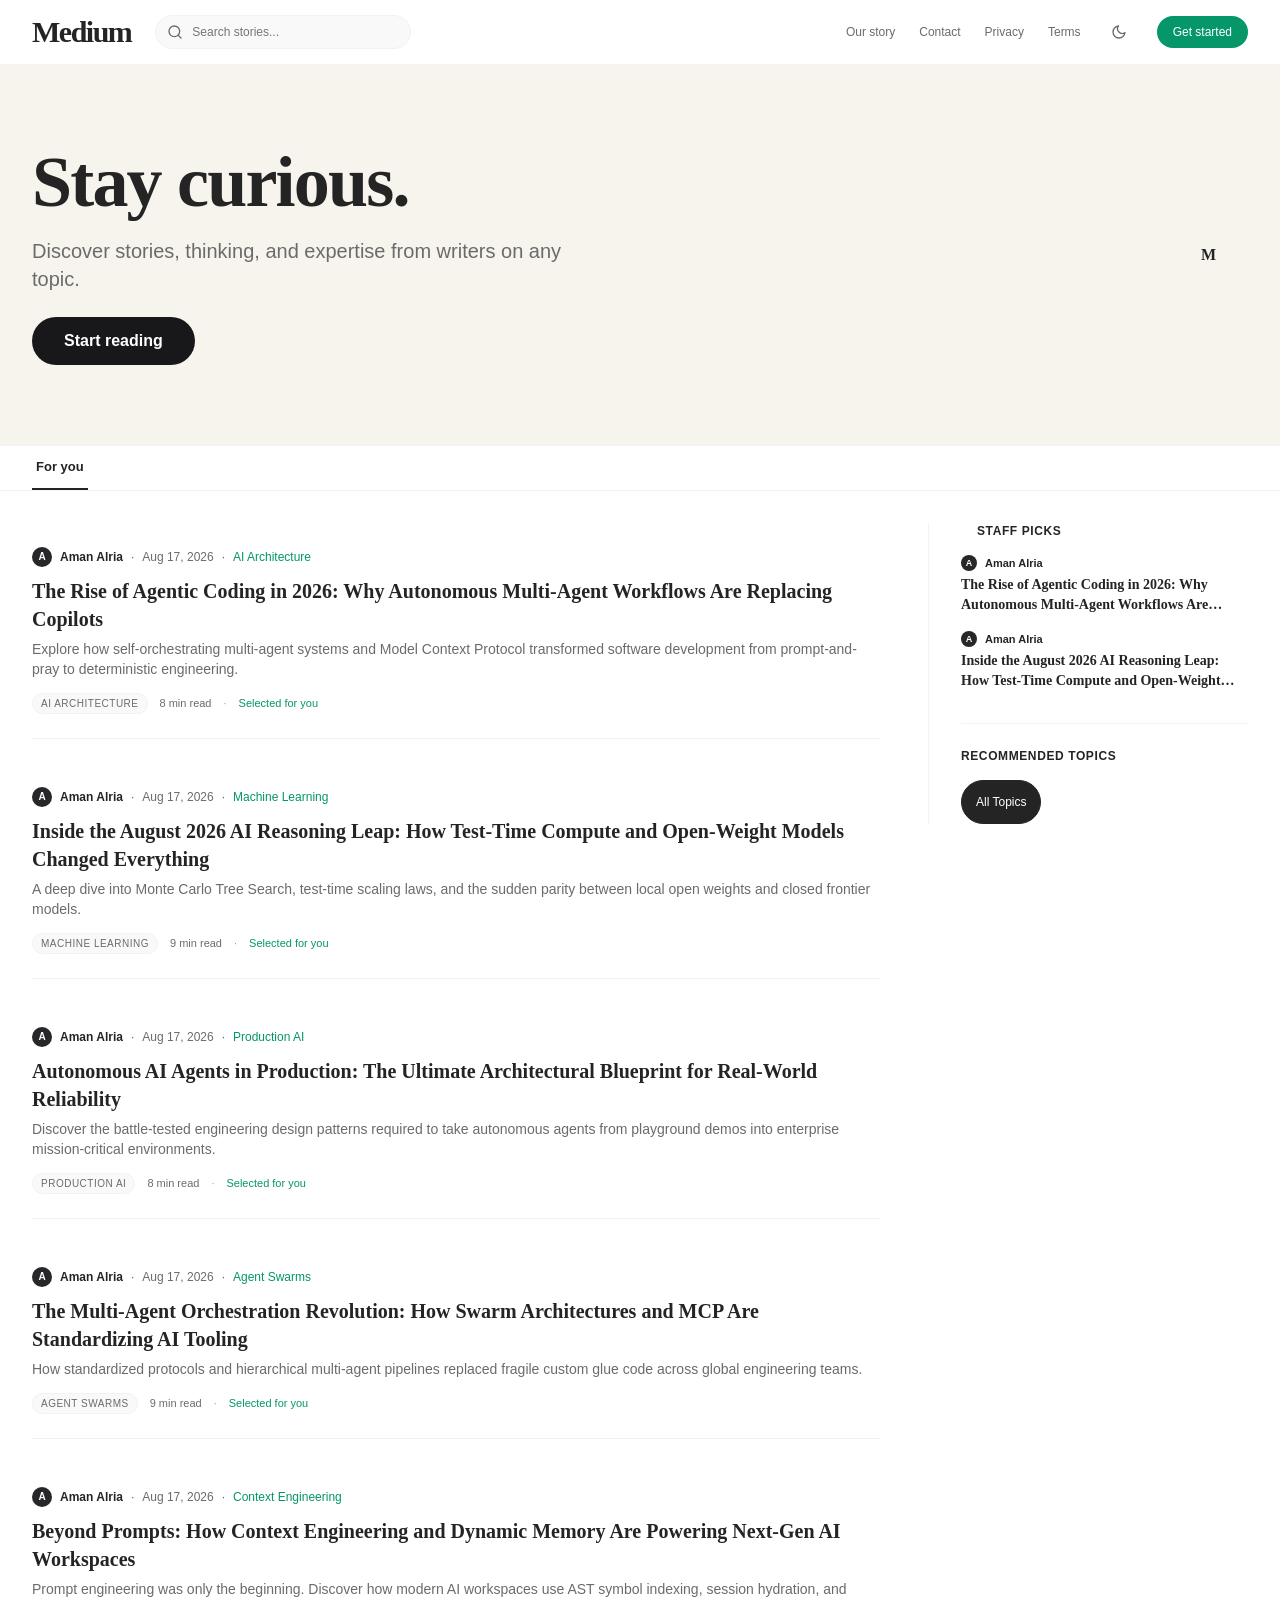
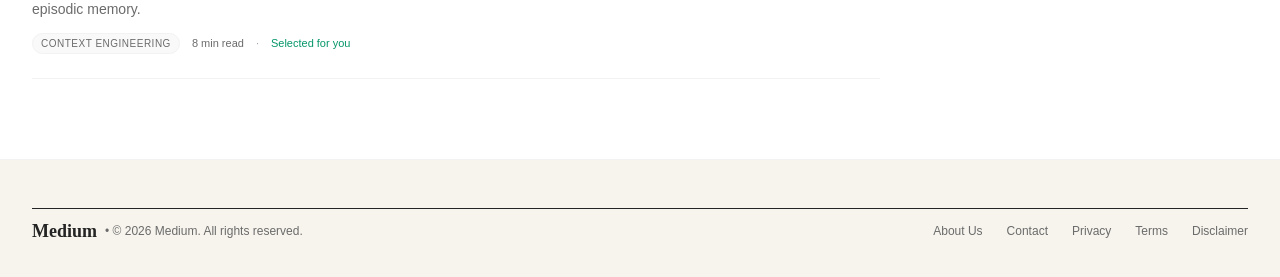
==== commit a10bae8b: "fix: delete default categories and remove Follow button from post author header" ====
--- a/index.html
+++ b/index.html
@@ -208,10 +208,6 @@
     <nav class="w-full border-b theme-border px-4 sm:px-8 overflow-x-auto no-scrollbar sticky top-[57px] z-30 theme-bg/95 backdrop-blur-md" id="feedSection">
         <div class="max-w-7xl mx-auto flex items-center gap-6 text-xs whitespace-nowrap" id="topicFilterBar">
             <button class="topic-tab active" data-cat="all" onclick="selectCategory('all')">For you</button>
-            <button class="topic-tab" data-cat="ai-architecture" onclick="selectCategory('ai-architecture')">AI Architecture</button>
-            <button class="topic-tab" data-cat="machine-learning" onclick="selectCategory('machine-learning')">Machine Learning</button>
-            <button class="topic-tab" data-cat="production-ai" onclick="selectCategory('production-ai')">Production AI</button>
-            <button class="topic-tab" data-cat="agent-swarms" onclick="selectCategory('agent-swarms')">Agent Swarms</button>
         </div>
     </nav>
 
@@ -358,7 +354,7 @@
 
         </main>
 
-        <!-- Right Column: Sidebar (Staff Picks, Topics, Who to Follow) -->
+        <!-- Right Column: Sidebar (Staff Picks & Recommended Topics) -->
         <aside class="w-full lg:w-80 space-y-8 lg:border-l theme-border lg:pl-8 shrink-0">
 
             <!-- Staff Picks Section -->
@@ -395,27 +391,6 @@
                 <div class="flex flex-wrap gap-2 pt-1" id="sidebarCategoryPills">
                     <button type="button" onclick="selectCategory('all')" data-cat-pill="all" class="cat-pill framer-tap px-3.5 py-1.5 rounded-full text-xs font-medium theme-search-bg theme-border border hover:theme-text hover:border-zinc-400 active-pill">
                         All Topics
-                    </button>
-                    <button type="button" onclick="selectCategory('agentic-ai')" data-cat-pill="agentic-ai" class="cat-pill framer-tap px-3.5 py-1.5 rounded-full text-xs font-medium theme-search-bg theme-border border hover:theme-text hover:border-zinc-400">
-                        Agentic AI
-                    </button>
-                    <button type="button" onclick="selectCategory('ai-architecture')" data-cat-pill="ai-architecture" class="cat-pill framer-tap px-3.5 py-1.5 rounded-full text-xs font-medium theme-search-bg theme-border border hover:theme-text hover:border-zinc-400">
-                        AI Architecture
-                    </button>
-                    <button type="button" onclick="selectCategory('machine-learning')" data-cat-pill="machine-learning" class="cat-pill framer-tap px-3.5 py-1.5 rounded-full text-xs font-medium theme-search-bg theme-border border hover:theme-text hover:border-zinc-400">
-                        Machine Learning
-                    </button>
-                    <button type="button" onclick="selectCategory('deep-learning')" data-cat-pill="deep-learning" class="cat-pill framer-tap px-3.5 py-1.5 rounded-full text-xs font-medium theme-search-bg theme-border border hover:theme-text hover:border-zinc-400">
-                        Deep Learning
-                    </button>
-                    <button type="button" onclick="selectCategory('prompt-engineering')" data-cat-pill="prompt-engineering" class="cat-pill framer-tap px-3.5 py-1.5 rounded-full text-xs font-medium theme-search-bg theme-border border hover:theme-text hover:border-zinc-400">
-                        Prompt Engineering
-                    </button>
-                    <button type="button" onclick="selectCategory('software-engineering')" data-cat-pill="software-engineering" class="cat-pill framer-tap px-3.5 py-1.5 rounded-full text-xs font-medium theme-search-bg theme-border border hover:theme-text hover:border-zinc-400">
-                        Software Engineering
-                    </button>
-                    <button type="button" onclick="selectCategory('autonomous-agents')" data-cat-pill="autonomous-agents" class="cat-pill framer-tap px-3.5 py-1.5 rounded-full text-xs font-medium theme-search-bg theme-border border hover:theme-text hover:border-zinc-400">
-                        Autonomous Agents
                     </button>
                 </div>
             </div>
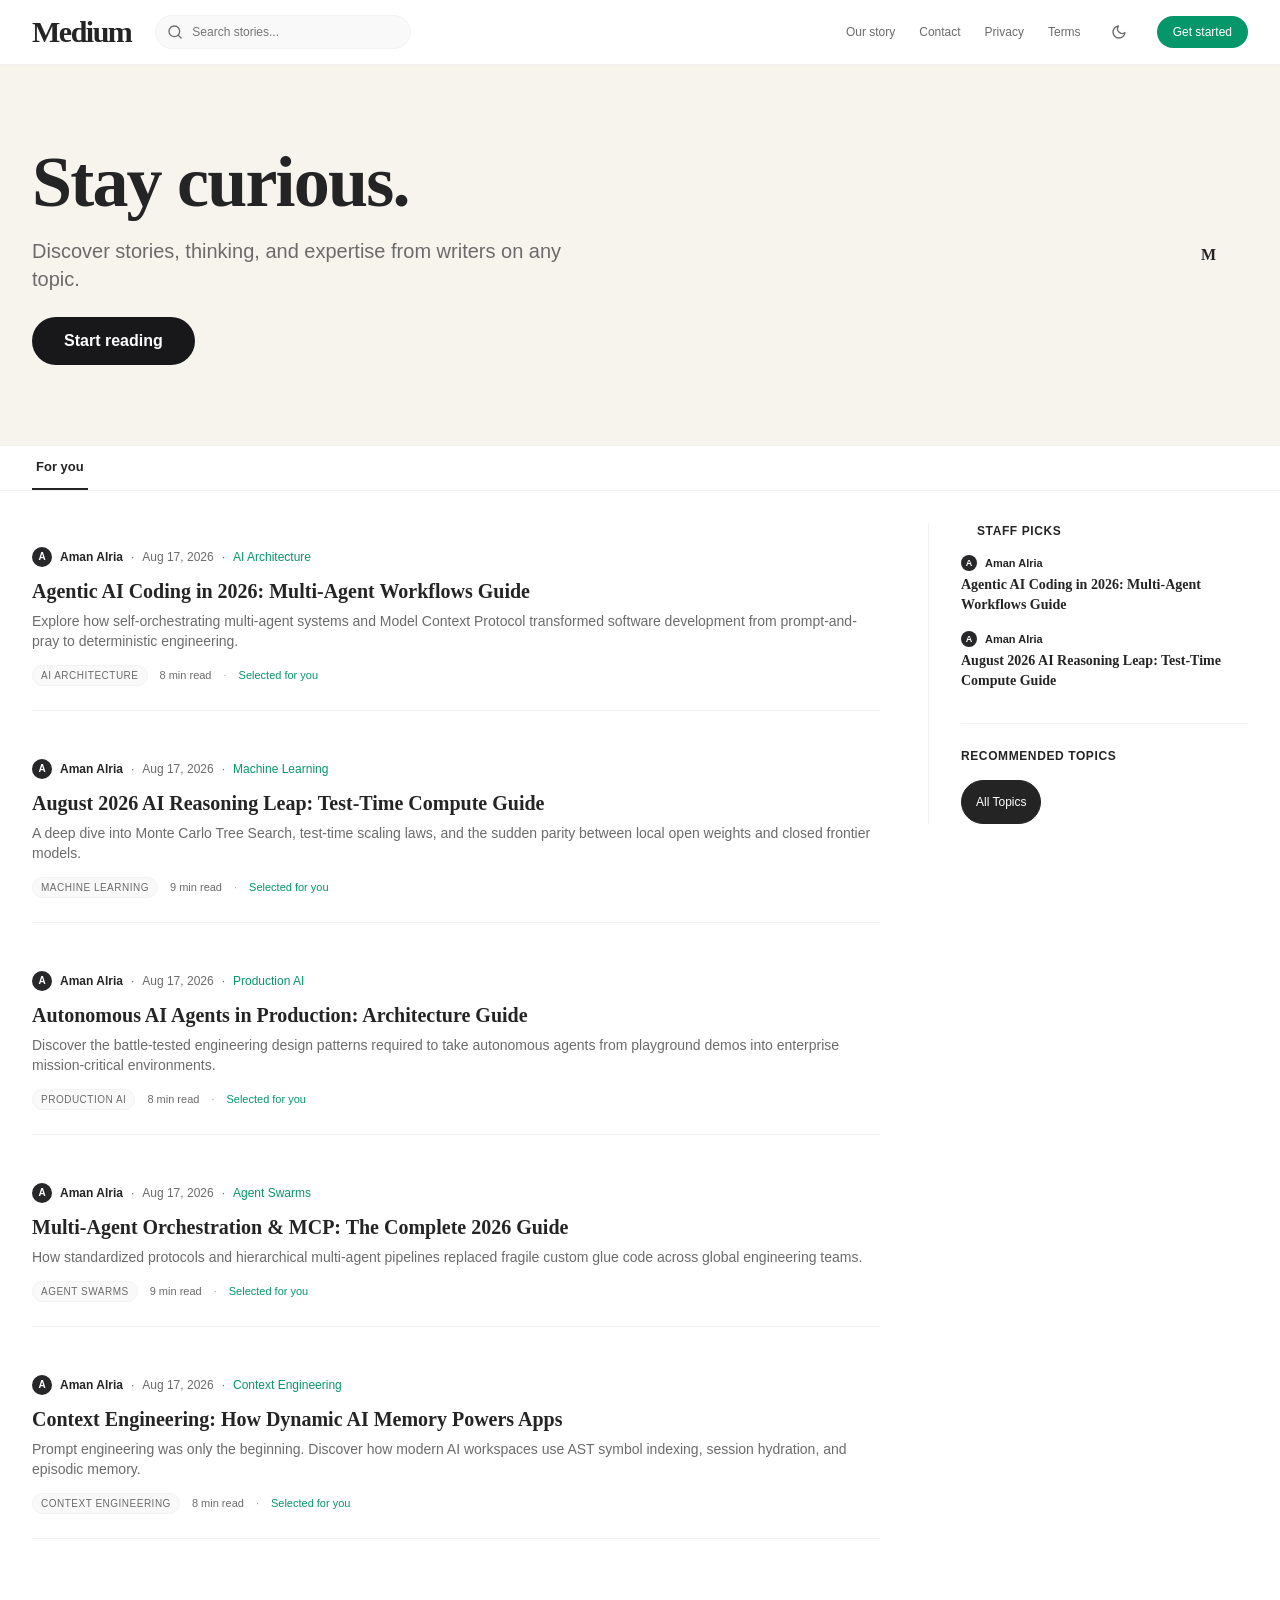
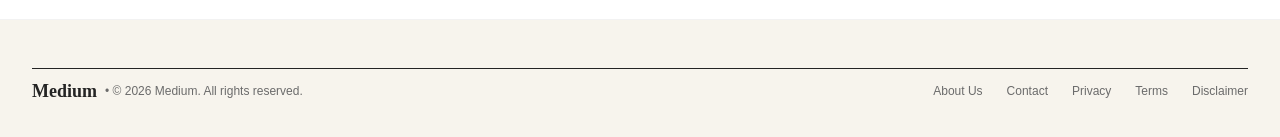
==== commit 825b622e: "feat(seo): optimize titles to 50-60 chars, clean 3-5 word slugs, bite-sized paragraphs, and update s" ====
--- a/index.html
+++ b/index.html
@@ -5,7 +5,7 @@
     <meta name="viewport" content="width=device-width, initial-scale=1.0">
     <title>Medium – Where good ideas find you.</title>
     <meta name="description" content="Discover stories, thinking, and expertise from writers across AI, tech, design, and software engineering.">
-    <link rel="canonical" href="https://my-me-olive.vercel.app/">
+    <link rel="canonical" href="https://hivecloud.in/">
 
     <!-- DNS Prefetch & Preconnect for Super Fast Handshakes -->
     <link rel="preconnect" href="https://okpyphrqudeeoboesdzz.supabase.co" crossorigin>
@@ -226,10 +226,10 @@
                     <span class="text-xs theme-muted hidden sm:inline">·</span>
                     <span class="text-xs font-medium text-emerald-600 hidden sm:inline">AI Architecture</span>
                 </div>
-                <a href="/the-rise-of-agentic-coding-in-2026-why-autonomous-multi-agent-workflows-are-replacing-copilots" class="flex items-start justify-between gap-4 sm:gap-8 group">
+                <a href="/agentic-ai-coding-guide-2026" class="flex items-start justify-between gap-4 sm:gap-8 group">
                     <div class="flex-1 min-w-0 space-y-1.5">
                         <h2 class="text-base sm:text-xl font-bold font-serif theme-text group-hover:text-emerald-600 dark:group-hover:text-emerald-400 transition-colors leading-snug line-clamp-2">
-                            The Rise of Agentic Coding in 2026: Why Autonomous Multi-Agent Workflows Are Replacing Copilots
+                            Agentic AI Coding in 2026: Multi-Agent Workflows Guide
                         </h2>
                         <p class="text-xs sm:text-sm theme-muted font-sans font-normal leading-relaxed line-clamp-2">
                             Explore how self-orchestrating multi-agent systems and Model Context Protocol transformed software development from prompt-and-pray to deterministic engineering.
@@ -253,10 +253,10 @@
                     <span class="text-xs theme-muted hidden sm:inline">·</span>
                     <span class="text-xs font-medium text-emerald-600 hidden sm:inline">Machine Learning</span>
                 </div>
-                <a href="/inside-the-august-2026-ai-reasoning-leap-how-test-time-compute-and-open-weight-models-changed-everything" class="flex items-start justify-between gap-4 sm:gap-8 group">
+                <a href="/ai-reasoning-test-time-compute" class="flex items-start justify-between gap-4 sm:gap-8 group">
                     <div class="flex-1 min-w-0 space-y-1.5">
                         <h2 class="text-base sm:text-xl font-bold font-serif theme-text group-hover:text-emerald-600 dark:group-hover:text-emerald-400 transition-colors leading-snug line-clamp-2">
-                            Inside the August 2026 AI Reasoning Leap: How Test-Time Compute and Open-Weight Models Changed Everything
+                            August 2026 AI Reasoning Leap: Test-Time Compute Guide
                         </h2>
                         <p class="text-xs sm:text-sm theme-muted font-sans font-normal leading-relaxed line-clamp-2">
                             A deep dive into Monte Carlo Tree Search, test-time scaling laws, and the sudden parity between local open weights and closed frontier models.
@@ -280,10 +280,10 @@
                     <span class="text-xs theme-muted hidden sm:inline">·</span>
                     <span class="text-xs font-medium text-emerald-600 hidden sm:inline">Production AI</span>
                 </div>
-                <a href="/autonomous-ai-agents-in-production-the-ultimate-architectural-blueprint-for-real-world-reliability" class="flex items-start justify-between gap-4 sm:gap-8 group">
+                <a href="/autonomous-ai-agents-production-guide" class="flex items-start justify-between gap-4 sm:gap-8 group">
                     <div class="flex-1 min-w-0 space-y-1.5">
                         <h2 class="text-base sm:text-xl font-bold font-serif theme-text group-hover:text-emerald-600 dark:group-hover:text-emerald-400 transition-colors leading-snug line-clamp-2">
-                            Autonomous AI Agents in Production: The Ultimate Architectural Blueprint for Real-World Reliability
+                            Autonomous AI Agents in Production: Architecture Guide
                         </h2>
                         <p class="text-xs sm:text-sm theme-muted font-sans font-normal leading-relaxed line-clamp-2">
                             Discover the battle-tested engineering design patterns required to take autonomous agents from playground demos into enterprise mission-critical environments.
@@ -307,10 +307,10 @@
                     <span class="text-xs theme-muted hidden sm:inline">·</span>
                     <span class="text-xs font-medium text-emerald-600 hidden sm:inline">Agent Swarms</span>
                 </div>
-                <a href="/the-multi-agent-orchestration-revolution-how-swarm-architectures-and-mcp-are-standardizing-ai-tooling" class="flex items-start justify-between gap-4 sm:gap-8 group">
+                <a href="/multi-agent-orchestration-mcp-guide" class="flex items-start justify-between gap-4 sm:gap-8 group">
                     <div class="flex-1 min-w-0 space-y-1.5">
                         <h2 class="text-base sm:text-xl font-bold font-serif theme-text group-hover:text-emerald-600 dark:group-hover:text-emerald-400 transition-colors leading-snug line-clamp-2">
-                            The Multi-Agent Orchestration Revolution: How Swarm Architectures and MCP Are Standardizing AI Tooling
+                            Multi-Agent Orchestration & MCP: The Complete 2026 Guide
                         </h2>
                         <p class="text-xs sm:text-sm theme-muted font-sans font-normal leading-relaxed line-clamp-2">
                             How standardized protocols and hierarchical multi-agent pipelines replaced fragile custom glue code across global engineering teams.
@@ -334,10 +334,10 @@
                     <span class="text-xs theme-muted hidden sm:inline">·</span>
                     <span class="text-xs font-medium text-emerald-600 hidden sm:inline">Context Engineering</span>
                 </div>
-                <a href="/beyond-prompts-how-context-engineering-and-dynamic-memory-are-powering-next-gen-ai-workspaces" class="flex items-start justify-between gap-4 sm:gap-8 group">
+                <a href="/context-engineering-dynamic-memory-guide" class="flex items-start justify-between gap-4 sm:gap-8 group">
                     <div class="flex-1 min-w-0 space-y-1.5">
                         <h2 class="text-base sm:text-xl font-bold font-serif theme-text group-hover:text-emerald-600 dark:group-hover:text-emerald-400 transition-colors leading-snug line-clamp-2">
-                            Beyond Prompts: How Context Engineering and Dynamic Memory Are Powering Next-Gen AI Workspaces
+                            Context Engineering: How Dynamic AI Memory Powers Apps
                         </h2>
                         <p class="text-xs sm:text-sm theme-muted font-sans font-normal leading-relaxed line-clamp-2">
                             Prompt engineering was only the beginning. Discover how modern AI workspaces use AST symbol indexing, session hydration, and episodic memory.
@@ -366,19 +366,19 @@
                     </h3>
                 </div>
                 <div class="space-y-4 text-xs" id="sidebarLatestPosts">
-                    <a href="/the-rise-of-agentic-coding-in-2026-why-autonomous-multi-agent-workflows-are-replacing-copilots" class="block space-y-1 group">
+                    <a href="/agentic-ai-coding-guide-2026" class="block space-y-1 group">
                         <div class="flex items-center gap-2 text-xs theme-muted">
                             <span class="w-4 h-4 rounded-full bg-zinc-800 dark:bg-zinc-200 text-white dark:text-zinc-900 text-[9px] font-bold flex items-center justify-center">A</span>
                             <span class="font-semibold theme-text text-[11px]">Aman Alria</span>
                         </div>
-                        <h4 class="font-bold text-xs sm:text-sm theme-text group-hover:underline leading-snug font-serif line-clamp-2">The Rise of Agentic Coding in 2026: Why Autonomous Multi-Agent Workflows Are Replacing Copilots</h4>
+                        <h4 class="font-bold text-xs sm:text-sm theme-text group-hover:underline leading-snug font-serif line-clamp-2">Agentic AI Coding in 2026: Multi-Agent Workflows Guide</h4>
                     </a>
-                    <a href="/inside-the-august-2026-ai-reasoning-leap-how-test-time-compute-and-open-weight-models-changed-everything" class="block space-y-1 group">
+                    <a href="/ai-reasoning-test-time-compute" class="block space-y-1 group">
                         <div class="flex items-center gap-2 text-xs theme-muted">
                             <span class="w-4 h-4 rounded-full bg-zinc-800 dark:bg-zinc-200 text-white dark:text-zinc-900 text-[9px] font-bold flex items-center justify-center">A</span>
                             <span class="font-semibold theme-text text-[11px]">Aman Alria</span>
                         </div>
-                        <h4 class="font-bold text-xs sm:text-sm theme-text group-hover:underline leading-snug font-serif line-clamp-2">Inside the August 2026 AI Reasoning Leap: How Test-Time Compute and Open-Weight Models Changed Everything</h4>
+                        <h4 class="font-bold text-xs sm:text-sm theme-text group-hover:underline leading-snug font-serif line-clamp-2">August 2026 AI Reasoning Leap: Test-Time Compute Guide</h4>
                     </a>
                 </div>
             </div>
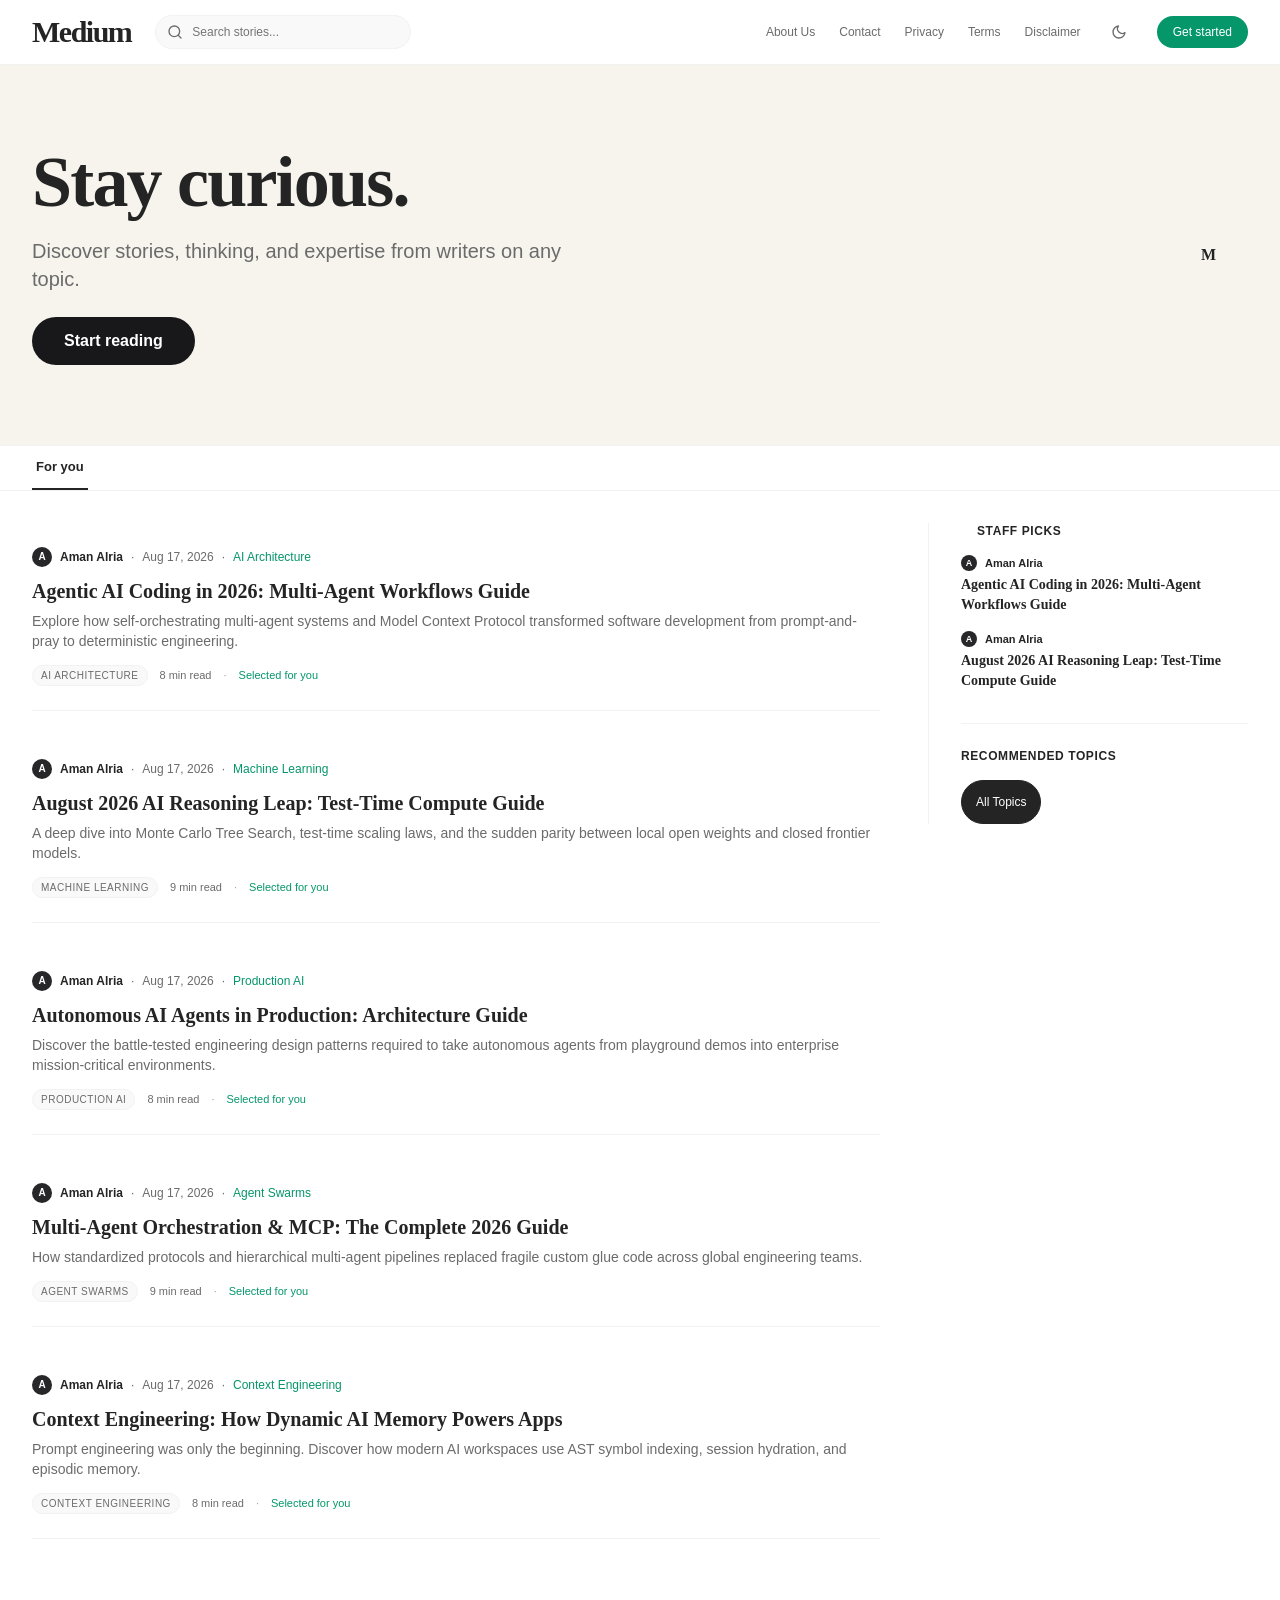
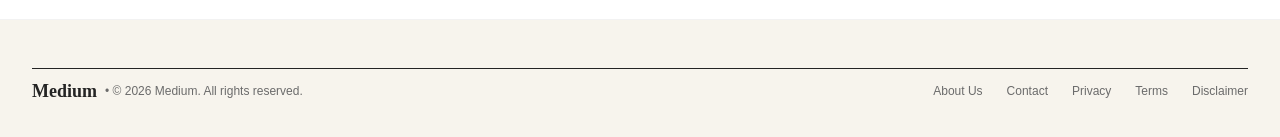
==== commit c3547889: "feat(articles): publish 3 humanized SEO articles (>1500 words each) on Agentic AI Japan, Claude Code" ====
--- a/index.html
+++ b/index.html
@@ -3,8 +3,9 @@
 <head>
     <meta charset="UTF-8">
     <meta name="viewport" content="width=device-width, initial-scale=1.0">
-    <title>Medium – Where good ideas find you.</title>
-    <meta name="description" content="Discover stories, thinking, and expertise from writers across AI, tech, design, and software engineering.">
+    <title>Hive Cloud | Agentic AI News & Autonomous Systems</title>
+    <meta name="description" content="Read latest agentic AI news, autonomous engineering architectures, and multi-agent system benchmarks. Discover real production guides and framework analyses.">
+    <meta name="keywords" content="agentic ai news, ai agents news, latest agentic ai news august, autonomous ai agents, multi agent systems, langgraph production, crewai vs langgraph, ai coding agents, sovereign ai, test time compute, enterprise ai architecture, agentic workflows, software engineering ai, ai reasoning models, hive cloud">
     <link rel="canonical" href="https://hivecloud.in/">
 
     <!-- DNS Prefetch & Preconnect for Super Fast Handshakes -->
@@ -130,10 +131,11 @@
             <!-- Right Navigation & Controls -->
             <div class="flex items-center gap-4 text-xs font-sans">
                 <nav class="hidden md:flex items-center gap-6 theme-muted font-medium">
-                    <a href="/about" class="hover:theme-text transition-colors">Our story</a>
+                    <a href="/about" class="hover:theme-text transition-colors">About Us</a>
                     <a href="/contact" class="hover:theme-text transition-colors">Contact</a>
                     <a href="/privacy" class="hover:theme-text transition-colors">Privacy</a>
                     <a href="/terms" class="hover:theme-text transition-colors">Terms</a>
+                    <a href="/disclaimer" class="hover:theme-text transition-colors">Disclaimer</a>
                 </nav>
 
                 <!-- Light / Dark Theme Toggle -->
